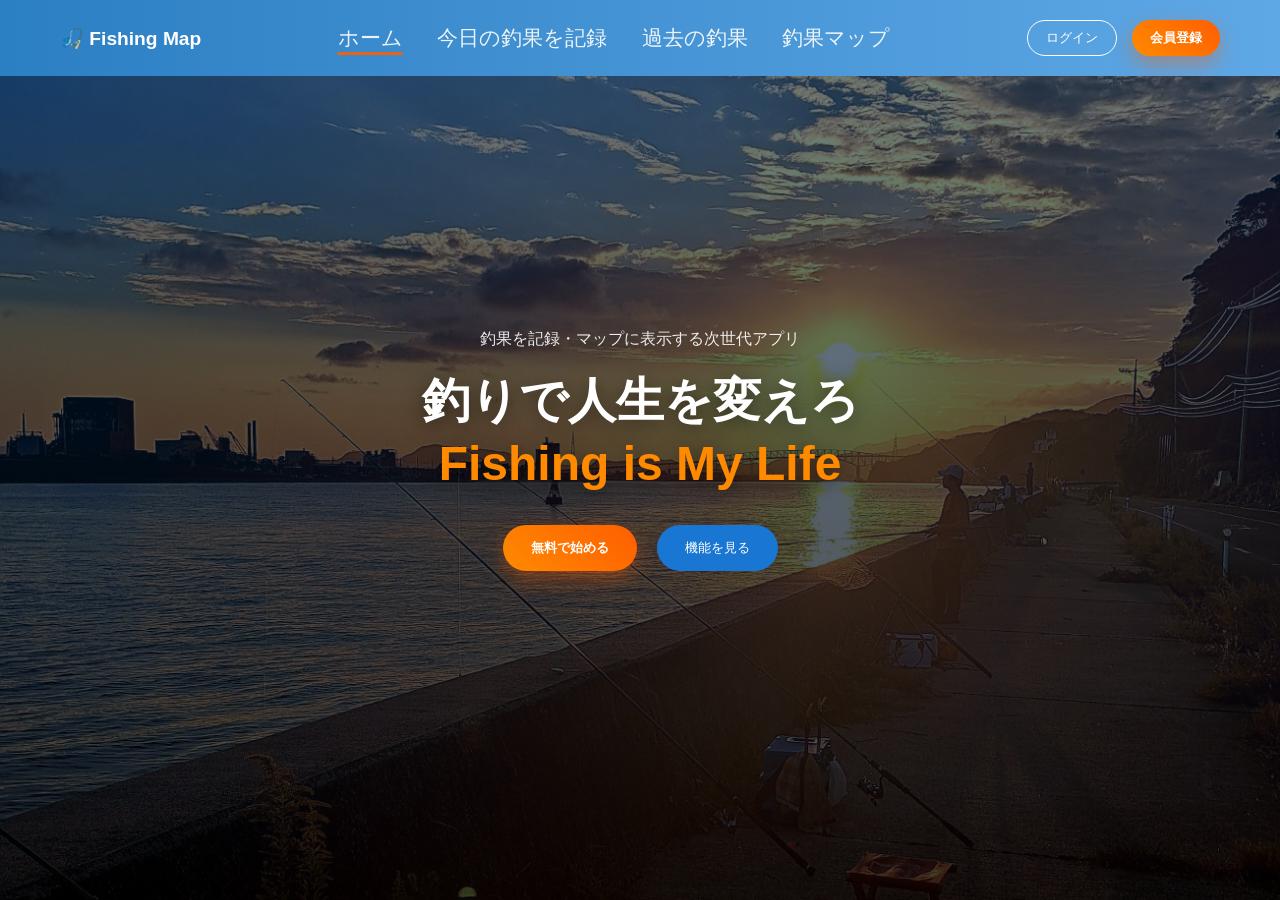
==== Web/main/index.html @ f56c57bb "update" ====
<!DOCTYPE html>
<html lang="ja">
<head>
  <meta charset="UTF-8">
  <title>Fishing Map Pro</title>
  <link rel="stylesheet" href="css/style.css">
</head>
<body>

<header class="navbar">
  <div class="logo">🎣 Fishing Map</div>
  <nav>
    <a href="#" class="active">ホーム</a>
    <a href="html/today.html">今日の釣果を記録</a>
    <a href="html/history.html">過去の釣果</a>
    <a href="html/map.html">釣果マップ</a>
  </nav>
  <div class="nav-buttons">
    <button class="outline-btn">ログイン</button>
    <button class="primary-btn small">会員登録</button>
  </div>
</header>

<section class="hero">

  <img src="img/20251013_170953.jpg" alt="syasinn" class="hero-bg">

  <!-- 暗くするオーバーレイ -->
  <div class="overlay"></div>
  
  <div class="hero-content">
    <p class="sub">釣果を記録・マップに表示する次世代アプリ</p>
    <h1>
      釣りで人生を変えろ<br>
      <span>Fishing is My Life</span>
    </h1>

    <div class="hero-buttons">
      <button class="primary-btn">無料で始める</button>
      <button class="secondary-btn">機能を見る</button>
    </div>
  </div>


</section>

<script src="script/script.js"></script>
</body>
</html>
---- Web/main/css/style.css ----
* {
  margin: 0;
  padding: 0;
  box-sizing: border-box;
  font-family: "Segoe UI", sans-serif;
}

body {
  background: #f4f7fb;
}

/* ===== ナビバー ===== */
.navbar {
  position: fixed;
  width: 100%;
  padding: 20px 60px;
  display: flex;
  justify-content: space-between;
  align-items: center;
  background: linear-gradient(90deg, #2b7fc3, #5fa8e6);
  color: white;
  z-index: 1000;
}


.navbar nav a {
  margin: 0 15px;
  text-decoration: none;
  color: white;
  font-size: 1.3rem;
  opacity: 0.9;
  transition: 0.3s;
}

/* ===== ナビのアクティブ下線 ===== */
.navbar nav a {
  position: relative;
}

/* 通常時（ホバーアニメ用） */
.navbar nav a::after {
  content: "";
  position: absolute;
  left: 50%;
  bottom: -6px;
  width: 10;
  height: 3px;
  background: #8f0835;
  transition: all 0.3s ease;
  transform: translateX(-50%);
}

/* ホバー時 */
.navbar nav a:hover::after {
  width: 60%;
}

/* ★ 現在ページ（常に表示） */
.navbar nav a.active::after {
  background: #ff5e00;
  width: 100%;
}
/* ========================*/


.navbar nav a:hover {
  opacity: 1;
}

.logo {
  font-weight: bold;
  font-size: 1.2rem;
}

.nav-buttons {
  display: flex;
  gap: 15px;
}

/* ===== ボタン ===== */
.primary-btn {
  background: linear-gradient(45deg, #ff8a00, #ff5e00);
  border: none;
  color: white;
  padding: 14px 28px;
  border-radius: 30px;
  font-weight: bold;
  cursor: pointer;
  box-shadow: 0 8px 20px rgba(255, 94, 0, 0.4);
  transition: 0.3s;
}

.primary-btn:hover {
  transform: translateY(-3px);
}

.primary-btn.small {
  padding: 8px 18px;
}

.secondary-btn {
  background: #1976d2;
  border: none;
  color: white;
  padding: 14px 28px;
  border-radius: 30px;
  cursor: pointer;
}

.outline-btn {
  background: transparent;
  border: 1px solid white;
  color: white;
  padding: 8px 18px;
  border-radius: 30px;
  cursor: pointer;
}

/* ===== ヒーローセクション ===== */
.hero {
  position: relative;
  height: 100vh;
  display: flex;
  justify-content: center;
  align-items: center;
  text-align: center;
  color: white;
  overflow: hidden;
}

/* ★ 背景画像を全面化 */
.hero-bg {
  position: absolute;
  inset: 0;
  width: 100%;
  height: 100%;
  object-fit: cover;
  z-index: 0;
}

/* ★ オーバーレイ */
.overlay {
  position: absolute;
  inset: 0;
  background: linear-gradient(
    rgba(0, 40, 80, 0.55),
    rgba(0, 0, 0, 0.75)
  );
  z-index: 1;
}

/* ★ 文字を最前面へ */
.hero-content {
  position: relative;
  z-index: 2;
}



.hero-content {
  color: white;
  z-index: 2;
}

.hero-content h1 {
  font-size: 3rem;
  margin: 20px 0;
  line-height: 1.3;
}

.hero-content h1 {
  text-shadow: 0 4px 20px rgba(0,0,0,0.5);
}

.hero-content span {
  color: #ff8a00;
}

.sub {
  opacity: 0.9;
  font-size: 1rem;
}

.hero-buttons {
  margin-top: 30px;
  display: flex;
  justify-content: center;
  gap: 20px;
}

/* 下セクション */
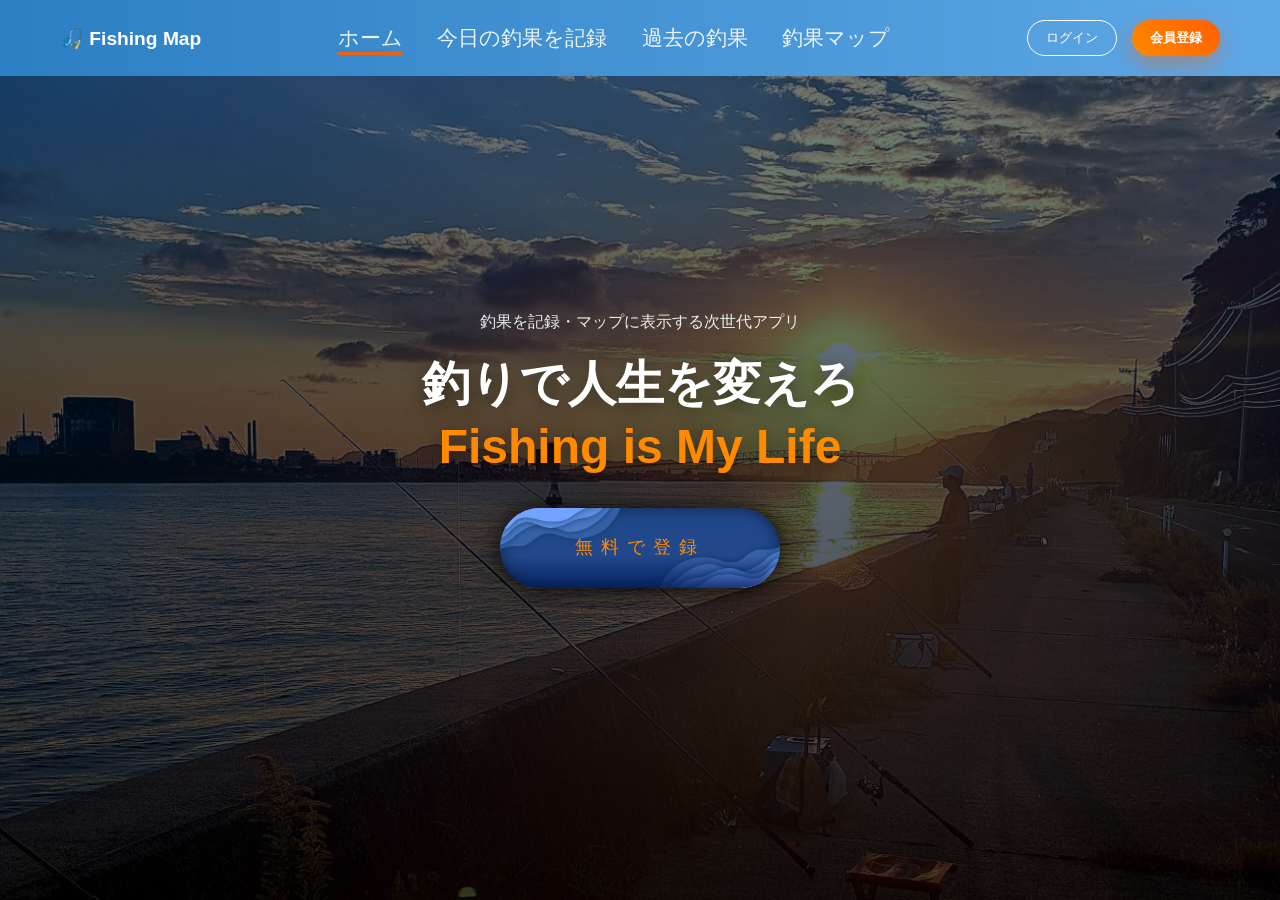
==== commit 870045c4: "update" ====
--- a/Web/main/index.html
+++ b/Web/main/index.html
@@ -4,6 +4,8 @@
   <meta charset="UTF-8">
   <title>Fishing Map Pro</title>
   <link rel="stylesheet" href="css/style.css">
+  <link rel="stylesheet" href="css/ocean_btn.css">
+  <link href="https://fonts.googleapis.com/css2?family=Griffy&display=swap" rel="stylesheet">
 </head>
 <body>
 
@@ -36,8 +38,18 @@
     </h1>
 
     <div class="hero-buttons">
-      <button class="primary-btn">無料で始める</button>
-      <button class="secondary-btn">機能を見る</button>
+      <a href="#" class="button button--1">
+        <span class="wave"></span>
+        <span class="wave"></span>
+        <span class="wave"></span>
+        <span class="wave"></span>
+        <span class="fish"></span>
+        <span class="button__text">無料で登録</span>
+        <span class="bubble"></span>
+        <span class="bubble"></span>
+        <span class="bubble"></span>
+        <span class="bubble"></span>
+      </a>
     </div>
   </div>
 
--- a/Web/main/css/ocean_btn.css
+++ b/Web/main/css/ocean_btn.css
@@ -0,0 +1,448 @@
+
+.button--1{
+    --color_1 : #365fa8 ;
+    --color_2 : #4a76c5 ;
+    --color_3 : #5f8ce2 ;
+    --color_4 : #73a3ff ;
+    --color_5 : #21488b ;
+    --color_6 : #132a52 ;
+}
+.button--2{
+    --color_1 : #0092a0 ;
+    --color_2 : #00afb4 ;
+    --color_3 : #00cbc9 ;
+    --color_4 : #00e7de ;
+    --color_5 : #00768b ;
+    --color_6 : #004c59 ;
+}
+.button--3{
+    --color_1 : #1b70a1 ;
+    --color_2 : #368cc1 ;
+    --color_3 : #50a8e0 ;
+    --color_4 : #6bc4ff ;
+    --color_5 : #005482 ;
+    --color_6 : #003654 ;
+}
+.button{
+    display : flex ;
+    z-index : 0 ;
+    justify-content : center ;
+    align-items : center ;
+    position : relative ;
+    width : 280px ;
+    height : 80px ;
+    border-radius : 40px ;
+    text-decoration : none ;
+    overflow : hidden ;
+    background : var(--color_5) ;
+    box-shadow : 0 0 24px rgba(0,0,0,.9) , 0 0 16px rgba(0,0,0,.5) inset ;
+    transition : all ease .7s ;
+}
+.button::before{
+    content : '' ;
+    position : absolute ;
+    z-index : 6 ;
+    top : 0 ;
+    left : 0 ;
+    width : 100% ;
+    height : 100% ;
+    background : linear-gradient( rgba(0,25,85,0) 60% , rgba(0,25,85,.8)) ;
+}
+.wave{
+    position : absolute ;
+    top : 0 ;
+    left : 0 ;
+    width : 100% ;
+    height : 100% ;
+    filter : drop-shadow( 0 0 3px rgba(10, 60, 90, 0.8));
+}
+.wave:nth-child(1){
+    z-index : 1 ;
+}
+.wave:nth-child(2){
+    z-index : 2 ;
+}
+.wave:nth-child(3){
+    z-index : 3 ;
+}
+.wave:nth-child(4){
+    z-index : 5 ;
+}
+.wave:nth-child(1)::before,
+.wave:nth-child(1)::after{
+    content : '' ;
+    position : absolute ;
+    width : 140px ;
+    height : 65px ;
+    background : var(--color_1) ;
+    clip-path : path('M140.44,0c-12.81,1.3-12.59,12.11-35.96,10.7-14.56-.88-16.21,19.13-40.12,10.57-17.84-6.39-37.9-1.86-49.13,10.03C2.01,45.31,3.29,51.05,0,65.19H140.44V0Z') ;
+    animation : wave_1 linear 3s infinite alternate ;
+}
+.wave:nth-child(1)::before,
+.wave:nth-child(2)::before,
+.wave:nth-child(3)::before,
+.wave:nth-child(4)::before{
+    transform : rotate(180deg) ;
+    transition : all ease .8s ;
+}
+.wave:nth-child(1)::after,
+.wave:nth-child(2)::after,
+.wave:nth-child(3)::after,
+.wave:nth-child(4)::after{
+    transition : all ease .8s ;
+}
+.wave:nth-child(1)::before{
+    top : -16px ;
+    left : -16px ;
+}
+.wave:nth-child(2)::before{
+    top : -20px ;
+    left : -20px ;
+}
+.wave:nth-child(3)::before{
+    top : -20px ;
+    left : -20px ;
+}
+.wave:nth-child(4)::before{
+    top : -20px ;
+    left : -20px ;
+}
+.wave:nth-child(1)::after{
+    bottom : -16px ;
+    right : -16px ;
+}
+.wave:nth-child(2)::after{
+    bottom : -20px ;
+    right : -20px ;
+}
+.wave:nth-child(3)::after{
+     bottom : -20px ;
+    right : -20px ;
+}
+.wave:nth-child(4)::after{
+    bottom : -20px ;
+    right : -20px ;
+}
+.wave:nth-child(2)::before,
+.wave:nth-child(2)::after{
+    content : '' ;
+    position : absolute ;
+    width : 137px ;
+    height : 60px ;
+    background : var(--color_2) ;
+    clip-path : path('M137.15,.03c-16.75-.44-27.29,4.77-33.69,10.72-6.4,5.96-24.52,19.73-43.08,9.17-13.1-7.46-26.74-3.14-38.25,4.78C6.61,35.38,3.74,44.74,0,59.63H137.15V.03Z') ;
+    animation : wave_2 linear 3s infinite alternate ;
+}
+.wave:nth-child(3)::before,
+.wave:nth-child(3)::after{
+    content : '' ;
+    position : absolute ;
+    width : 132px ;
+    height : 54px ;
+    background : var(--color_3) ;
+    clip-path : path('M132.61,0c-9.18,3.92-11.29,5.2-19.97,4.19-9.33-1.09-10.97,12.29-25.37,15.53-9.69,2.18-17.12-7.15-28.89-5.37-15.68,2.38-16.35,7.79-29.01,9.38C4.37,26.86-.79,50.3,.09,54.49H132.61V0Z') ;
+    animation : wave_3 linear 3s infinite alternate ;
+}
+.wave:nth-child(4)::before,
+.wave:nth-child(4)::after{
+    content : '' ;
+    position : absolute ;
+    width : 128px ;
+    height : 44px ;
+    background : var(--color_4) ;
+    clip-path : path('M128.7,.2c-16.75-.44-23.99-.69-30.39,5.26-6.4,5.96-8.68,12.19-26.99,7.33-9.6-2.54-24.02-4.44-34.16,2.33-10.83,7.23-14.87,9.49-22.83,10.33C1.59,26.81-.72,39.73,.17,43.92H128.7V.2Z') ;
+    animation : wave_4 linear 3s infinite alternate ;
+}
+.fish{
+    position : absolute ;
+    z-index : 4 ;
+    top : -80px ;
+    right : -20px ;
+    width : 52px ;
+    height : 78px ;
+    clip-path : path('M34.53,16.03c5.88-1.55,11.58,.46,16.58-2.77-8.2-.76-6.29-2.68-9.51-3.84,.25-2.73-4.57-5.35-3.07-9.43-4.36,3.06-2.05,8.99-6.07,13.57,0,0-17.91,9.39-25.74,22.9-2.04-2.67-3.76-8.1-5.1-9.25,1.19,5.05-.05,9.67,1.84,15.88-.03,.08-7.85,22.39,.12,30.85,3.05,3.24,15.5-12.58,18.03-25.6,5.49-4.79,6.56-9.79,10.27-13.88-1.67,.35-5.57,3.99-8.6,5.46,3.5-14.8,8.58-20.9,11.25-23.9Z') ;
+    background : #fff ;
+    
+}
+.button__text{
+    position : relative ;
+    z-index : 7 ;
+    display : inline-block ;
+    font-family: 'Griffy', cursive;
+    font-size : 18px ;
+    letter-spacing : 8px ;
+    color : #fff ;
+    transition : all ease 1s ;
+}
+
+.bubble{
+    position : absolute ;
+    z-index : 7 ;
+    top : 0 ;
+    width : 30px ;
+    height : 80px ;
+    /* background : gray ; */
+}
+.bubble::before,
+.bubble::after{
+    content : '' ;
+    position : absolute ;
+    bottom : 0 ;
+    border-radius : 50% ;
+    background : rgba(255,255,255,0) ;
+}
+.bubble:nth-child(6){
+    left : 16px ;
+}
+.bubble:nth-child(7){
+    left : 48px ;    
+}
+.bubble:nth-child(8){
+    right : 16px ;
+}
+.bubble:nth-child(9){
+    right : 48px ;
+}
+.bubble:nth-child(6)::before{
+    width : 16px ;
+    height : 16px ;
+    left : 0 ;
+    bottom : -60px ;
+    transition : all ease 3.7s ;
+}
+.bubble:nth-child(6)::after{
+    width : 8px ;
+    height : 8px ;
+    right : 4px ;
+    bottom : -10px ;
+    transition : all ease 3.4s ;
+}
+.bubble:nth-child(7)::before{
+    width : 10px ;
+    height : 10px ;
+    left : 0 ;
+    bottom : -25px ;
+    transition : all ease 3.5s ;
+}
+.bubble:nth-child(7)::after{
+    width : 14px ;
+    height : 14px ;
+    right : 0 ;
+    bottom : -50px ;
+    transition : all ease 3.3s ;
+}
+.bubble:nth-child(8)::before{
+    width : 16px ;
+    height : 16px ;
+    left : 0 ;
+    bottom : -30px ;
+    transition : all ease 3.5s ;
+}
+.bubble:nth-child(8)::after{
+    width : 8px ;
+    height : 8px ;
+    right : 4px ;
+    bottom : -70px ;
+    transition : all ease 3.3s ;
+}
+.bubble:nth-child(9)::before{
+    width : 10px ;
+    height : 10px ;
+    left : 0 ;
+    bottom : -40px ;
+    transition : all ease 3.6s ;
+}
+.bubble:nth-child(9)::after{
+    width : 14px ;
+    height : 14px ;
+    right : 0 ;
+    bottom : -15px ;
+    transition : all ease 3.7s ;
+}
+.button:hover{
+    background : var(--color_6) ;
+    box-shadow : 0 0 24px rgba(0,0,0,0) , 0 0 24px rgba(0,0,0,.8) inset ;
+}
+.button:hover .fish{
+    animation : fish ease 4s ;
+}
+.button:hover .wave{
+    animation : shadow ease 1s ;
+    animation-fill-mode : forwards ;
+}
+.button:hover .button__text{
+    letter-spacing : 14px ;
+    font-size : 24px ;
+}
+.button:hover .wave:nth-child(1)::before{
+    top : -4px ;
+    left : -4px ;
+}
+.button:hover .wave:nth-child(1)::after{
+    bottom : -4px ;
+    right : -4px ;
+}
+.button:hover .wave:nth-child(2)::before{
+    top : -4px ;
+    left : -4px ;
+}
+.button:hover .wave:nth-child(2)::after{
+    bottom : -4px ;
+    right : -4px ;
+}
+.button:hover .wave:nth-child(3)::before{
+    top : -6px ;
+    left : -6px ;
+}
+.button:hover .wave:nth-child(3)::after{
+    bottom : -6px ;
+    right : -6px ;
+}
+.button:hover .wave:nth-child(4)::before{
+    top : -8px ;
+    left : -8px ;
+}
+.button:hover .wave:nth-child(4)::after{
+    bottom : -8px ;
+    right : -8px ;
+}
+.button:hover .bubble::before,
+.button:hover .bubble::after{
+    background : rgba(255,255,255,.8) ;
+}
+.button:hover .bubble:nth-child(6)::before{
+    bottom : 100px ;
+}
+.button:hover .bubble:nth-child(6)::after{
+    bottom : 140px ;
+}
+.button:hover .bubble:nth-child(7)::before{
+    bottom : 120px ;   
+}
+.button:hover .bubble:nth-child(7)::after{
+    bottom : 120px ;
+}
+.button:hover .bubble:nth-child(8)::before{
+    bottom : 100px ;
+}
+.button:hover .bubble:nth-child(8)::after{
+    bottom : 120px ;
+}
+.button:hover .bubble:nth-child(9)::before{
+    bottom : 150px ;
+}
+.button:hover .bubble:nth-child(9)::after{
+    bottom : 130px ;
+}
+.button:hover .bubble{
+    animation : bubble linear .1s infinite alternate ;
+}
+@keyframes shadow{
+    0%{
+        filter : drop-shadow( 0 0 3px rgba(10, 60, 90, 0.8));
+    }
+    100%{
+        filter: drop-shadow( 0 0 20px rgba(10, 60, 90, 0.7));
+    }
+}
+@keyframes fish{
+    0%  {
+        top : -80px ;
+        right : -20px ;
+        transform : rotate(0) ;
+        clip-path : path('M34.53,16.03c5.88-1.55,11.58,.46,16.58-2.77-8.2-.76-6.29-2.68-9.51-3.84,.25-2.73-4.57-5.35-3.07-9.43-4.36,3.06-2.05,8.99-6.07,13.57,0,0-17.91,9.39-25.74,22.9-2.04-2.67-3.76-8.1-5.1-9.25,1.19,5.05-.05,9.67,1.84,15.88-.03,.08-7.85,22.39,.12,30.85,3.05,3.24,15.5-12.58,18.03-25.6,5.49-4.79,6.56-9.79,10.27-13.88-1.67,.35-5.57,3.99-8.6,5.46,3.5-14.8,8.58-20.9,11.25-23.9Z') ;
+    }
+    10% {
+        clip-path : path('M17.92,14.38c1.77-4.98,5.6-8.82,5.7-14.38-4.05,6.12-5,3.31-8.12,6-2.63-1.74-6.8,1.19-9.75-2.12,.35,5.4,6.79,7.43,8.26,12.02,0,0,.86,10.01-6.97,23.52-2.04-2.67-3.76-8.1-5.1-9.25,1.19,5.05-.05,9.67,1.84,15.88-.03,.08-8.58,20.98,.12,30.85,2.94,3.34,19.34-10.13,18.67-25.45,5.49-4.79,5.92-9.94,9.63-14.03-1.67,.35-6.84,4.82-9.88,6.29,.14-12.63-4.09-23.04-4.42-29.33Z') 
+    }
+    20% {
+        clip-path : path('M34.53,16.03c5.88-1.55,11.58,.46,16.58-2.77-8.2-.76-6.29-2.68-9.51-3.84,.25-2.73-4.57-5.35-3.07-9.43-4.36,3.06-2.05,8.99-6.07,13.57,0,0-17.91,9.39-25.74,22.9-2.04-2.67-3.76-8.1-5.1-9.25,1.19,5.05-.05,9.67,1.84,15.88-.03,.08-7.85,22.39,.12,30.85,3.05,3.24,15.5-12.58,18.03-25.6,5.49-4.79,6.56-9.79,10.27-13.88-1.67,.35-5.57,3.99-8.6,5.46,3.5-14.8,8.58-20.9,11.25-23.9Z') ;
+    }
+    30% {
+        clip-path : path('M17.92,14.38c1.77-4.98,5.6-8.82,5.7-14.38-4.05,6.12-5,3.31-8.12,6-2.63-1.74-6.8,1.19-9.75-2.12,.35,5.4,6.79,7.43,8.26,12.02,0,0,.86,10.01-6.97,23.52-2.04-2.67-3.76-8.1-5.1-9.25,1.19,5.05-.05,9.67,1.84,15.88-.03,.08-8.58,20.98,.12,30.85,2.94,3.34,19.34-10.13,18.67-25.45,5.49-4.79,5.92-9.94,9.63-14.03-1.67,.35-6.84,4.82-9.88,6.29,.14-12.63-4.09-23.04-4.42-29.33Z') 
+    }
+    40% {
+        clip-path : path('M34.53,16.03c5.88-1.55,11.58,.46,16.58-2.77-8.2-.76-6.29-2.68-9.51-3.84,.25-2.73-4.57-5.35-3.07-9.43-4.36,3.06-2.05,8.99-6.07,13.57,0,0-17.91,9.39-25.74,22.9-2.04-2.67-3.76-8.1-5.1-9.25,1.19,5.05-.05,9.67,1.84,15.88-.03,.08-7.85,22.39,.12,30.85,3.05,3.24,15.5-12.58,18.03-25.6,5.49-4.79,6.56-9.79,10.27-13.88-1.67,.35-5.57,3.99-8.6,5.46,3.5-14.8,8.58-20.9,11.25-23.9Z') ;
+    }
+    50% {
+        clip-path : path('M17.92,14.38c1.77-4.98,5.6-8.82,5.7-14.38-4.05,6.12-5,3.31-8.12,6-2.63-1.74-6.8,1.19-9.75-2.12,.35,5.4,6.79,7.43,8.26,12.02,0,0,.86,10.01-6.97,23.52-2.04-2.67-3.76-8.1-5.1-9.25,1.19,5.05-.05,9.67,1.84,15.88-.03,.08-8.58,20.98,.12,30.85,2.94,3.34,19.34-10.13,18.67-25.45,5.49-4.79,5.92-9.94,9.63-14.03-1.67,.35-6.84,4.82-9.88,6.29,.14-12.63-4.09-23.04-4.42-29.33Z') 
+    }
+    60% {
+        clip-path : path('M34.53,16.03c5.88-1.55,11.58,.46,16.58-2.77-8.2-.76-6.29-2.68-9.51-3.84,.25-2.73-4.57-5.35-3.07-9.43-4.36,3.06-2.05,8.99-6.07,13.57,0,0-17.91,9.39-25.74,22.9-2.04-2.67-3.76-8.1-5.1-9.25,1.19,5.05-.05,9.67,1.84,15.88-.03,.08-7.85,22.39,.12,30.85,3.05,3.24,15.5-12.58,18.03-25.6,5.49-4.79,6.56-9.79,10.27-13.88-1.67,.35-5.57,3.99-8.6,5.46,3.5-14.8,8.58-20.9,11.25-23.9Z') ;
+    }
+    70% {
+        clip-path : path('M17.92,14.38c1.77-4.98,5.6-8.82,5.7-14.38-4.05,6.12-5,3.31-8.12,6-2.63-1.74-6.8,1.19-9.75-2.12,.35,5.4,6.79,7.43,8.26,12.02,0,0,.86,10.01-6.97,23.52-2.04-2.67-3.76-8.1-5.1-9.25,1.19,5.05-.05,9.67,1.84,15.88-.03,.08-8.58,20.98,.12,30.85,2.94,3.34,19.34-10.13,18.67-25.45,5.49-4.79,5.92-9.94,9.63-14.03-1.67,.35-6.84,4.82-9.88,6.29,.14-12.63-4.09-23.04-4.42-29.33Z') 
+    }
+    80% {
+        clip-path : path('M34.53,16.03c5.88-1.55,11.58,.46,16.58-2.77-8.2-.76-6.29-2.68-9.51-3.84,.25-2.73-4.57-5.35-3.07-9.43-4.36,3.06-2.05,8.99-6.07,13.57,0,0-17.91,9.39-25.74,22.9-2.04-2.67-3.76-8.1-5.1-9.25,1.19,5.05-.05,9.67,1.84,15.88-.03,.08-7.85,22.39,.12,30.85,3.05,3.24,15.5-12.58,18.03-25.6,5.49-4.79,6.56-9.79,10.27-13.88-1.67,.35-5.57,3.99-8.6,5.46,3.5-14.8,8.58-20.9,11.25-23.9Z') ;
+    }
+    90% {
+        clip-path : path('M17.92,14.38c1.77-4.98,5.6-8.82,5.7-14.38-4.05,6.12-5,3.31-8.12,6-2.63-1.74-6.8,1.19-9.75-2.12,.35,5.4,6.79,7.43,8.26,12.02,0,0,.86,10.01-6.97,23.52-2.04-2.67-3.76-8.1-5.1-9.25,1.19,5.05-.05,9.67,1.84,15.88-.03,.08-8.58,20.98,.12,30.85,2.94,3.34,19.34-10.13,18.67-25.45,5.49-4.79,5.92-9.94,9.63-14.03-1.67,.35-6.84,4.82-9.88,6.29,.14-12.63-4.09-23.04-4.42-29.33Z') 
+    }
+    100%{
+        top : 100px ;
+        right : 80px ;
+        transform : rotate(40deg) ;
+        clip-path : path('M17.92,14.38c1.77-4.98,5.6-8.82,5.7-14.38-4.05,6.12-5,3.31-8.12,6-2.63-1.74-6.8,1.19-9.75-2.12,.35,5.4,6.79,7.43,8.26,12.02,0,0,.86,10.01-6.97,23.52-2.04-2.67-3.76-8.1-5.1-9.25,1.19,5.05-.05,9.67,1.84,15.88-.03,.08-8.58,20.98,.12,30.85,2.94,3.34,19.34-10.13,18.67-25.45,5.49-4.79,5.92-9.94,9.63-14.03-1.67,.35-6.84,4.82-9.88,6.29,.14-12.63-4.09-23.04-4.42-29.33Z') ;
+    }
+}
+@keyframes wave_1 {
+    0%  {
+        clip-path : path('M140.44,0c-12.81,1.3-12.59,12.11-35.96,10.7-14.56-.88-16.21,19.13-40.12,10.57-17.84-6.39-37.9-1.86-49.13,10.03C2.01,45.31,3.29,51.05,0,65.19H140.44V0Z') ;
+    }
+    100%{
+        clip-path : path('M140.44,0c-17.21,3.05-17.35,17.42-35.08,14.77-16.69-2.49-23.72-6.62-50.13,7.7-13.98,7.58-26.83-2.25-39.76,8.45C4.54,39.98,3.29,48.5,0,62.64H140.44V0Z') ;
+    }
+}
+@keyframes wave_2 {
+    0%  {
+        clip-path : path('M137.15,.03c-16.75-.44-27.29,4.77-33.69,10.72-6.4,5.96-24.52,19.73-43.08,9.17-13.1-7.46-26.74-3.14-38.25,4.78C6.61,35.38,3.74,44.74,0,59.63H137.15V.03Z') ;
+    }
+    100%{
+        clip-path : path('M137.15,0c-17.21,10.16-17.24,10.78-37.72,9.6-14.61-.84-20.22,16.56-38.49,12.08-14.89-3.65-18.21,9.53-31.75,6.88C10.69,24.95,3.74,44.71,0,59.6H137.15V0Z') ;
+    }
+}
+@keyframes wave_3 {
+    0%  {
+        clip-path : path('M132.61,0c-9.18,3.92-11.29,5.2-19.97,4.19-9.33-1.09-10.97,12.29-25.37,15.53-9.69,2.18-17.12-7.15-28.89-5.37-15.68,2.38-16.35,7.79-29.01,9.38C4.37,26.86-.79,50.3,.09,54.49H132.61V0Z') ;
+    }
+    100%{
+        clip-path : path('M132.58,0c-3.02,8.29-13.7,3.05-21.15,10.78-6.52,6.76-10.8,3.72-29.64,3.97-9.93,.13-15.11,7.85-26.94,9.14-10.81,1.18-15.58-4.27-28.13-1.99C8.04,25.29-.82,50.3,.06,54.49H132.58V0Z') ;
+    }
+}
+@keyframes wave_4 {
+    0%  {
+        clip-path : path('M128.7,.2c-16.75-.44-23.99-.69-30.39,5.26-6.4,5.96-8.68,12.19-26.99,7.33-9.6-2.54-24.02-4.44-34.16,2.33-10.83,7.23-14.87,9.49-22.83,10.33C1.59,26.81-.72,39.73,.17,43.92H128.7V.2Z') ;
+    }
+    100%{
+        clip-path : path('M128.53,0c-13.22,12-19.04,5.96-27.62,4.3-12.9-2.5-14.51,2.69-29.7,10.84-8.75,4.7-15.33,2.81-28.21-.3-15.44-3.72-19.2,7.95-29.03,11.04C4.72,28.8,.76,37.83,0,43.72H128.53V0Z') ;
+    }
+}
+@keyframes bubble{
+    0%{
+        transform : translate(0 ,0) ;
+    }
+    100%{
+        transform : translate(5px ,0) ;
+    }
+}
+
+
+
+
+
+
+
+/* 本体に関係ないスタイル */
+.container{
+    width : 100% ;
+    height : 600px ;
+    display : flex ;
+    flex-direction : column ;
+    justify-content : center ;
+    align-items : center ;
+    background : #222 ;
+}
+.button:not(:last-child){
+    margin-bottom : 40px ;
+}
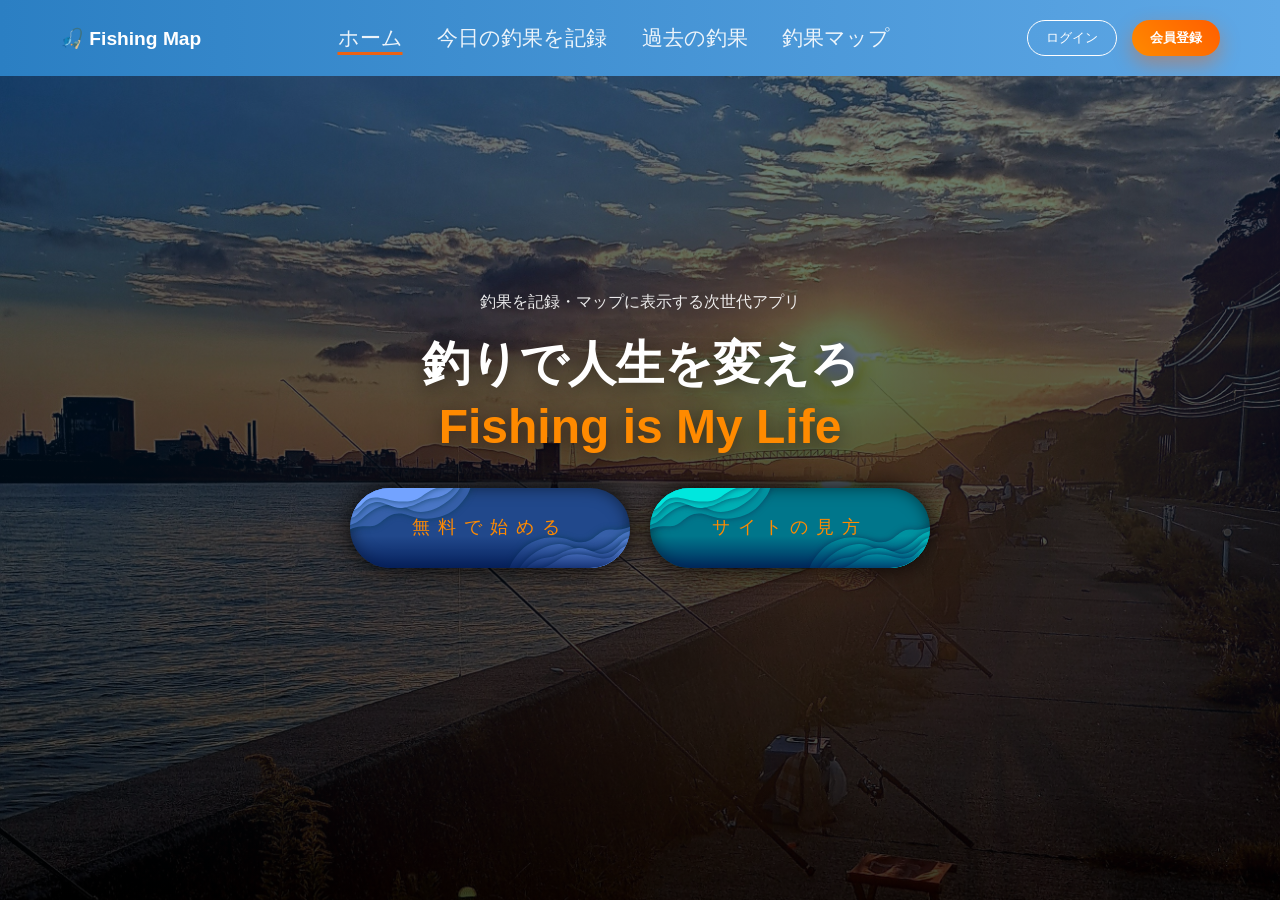
==== commit aee59227: "update" ====
--- a/Web/main/index.html
+++ b/Web/main/index.html
@@ -44,7 +44,19 @@
         <span class="wave"></span>
         <span class="wave"></span>
         <span class="fish"></span>
-        <span class="button__text">無料で登録</span>
+        <span class="button__text">無料で始める</span>
+        <span class="bubble"></span>
+        <span class="bubble"></span>
+        <span class="bubble"></span>
+        <span class="bubble"></span>
+      </a>
+      <a href="#" class="button button--2">
+        <span class="wave"></span>
+        <span class="wave"></span>
+        <span class="wave"></span>
+        <span class="wave"></span>
+        <span class="fish"></span>
+        <span class="button__text">サイトの見方</span>
         <span class="bubble"></span>
         <span class="bubble"></span>
         <span class="bubble"></span>
--- a/Web/main/css/ocean_btn.css
+++ b/Web/main/css/ocean_btn.css
@@ -446,3 +446,5 @@
 .button:not(:last-child){
     margin-bottom : 40px ;
 }
+
+
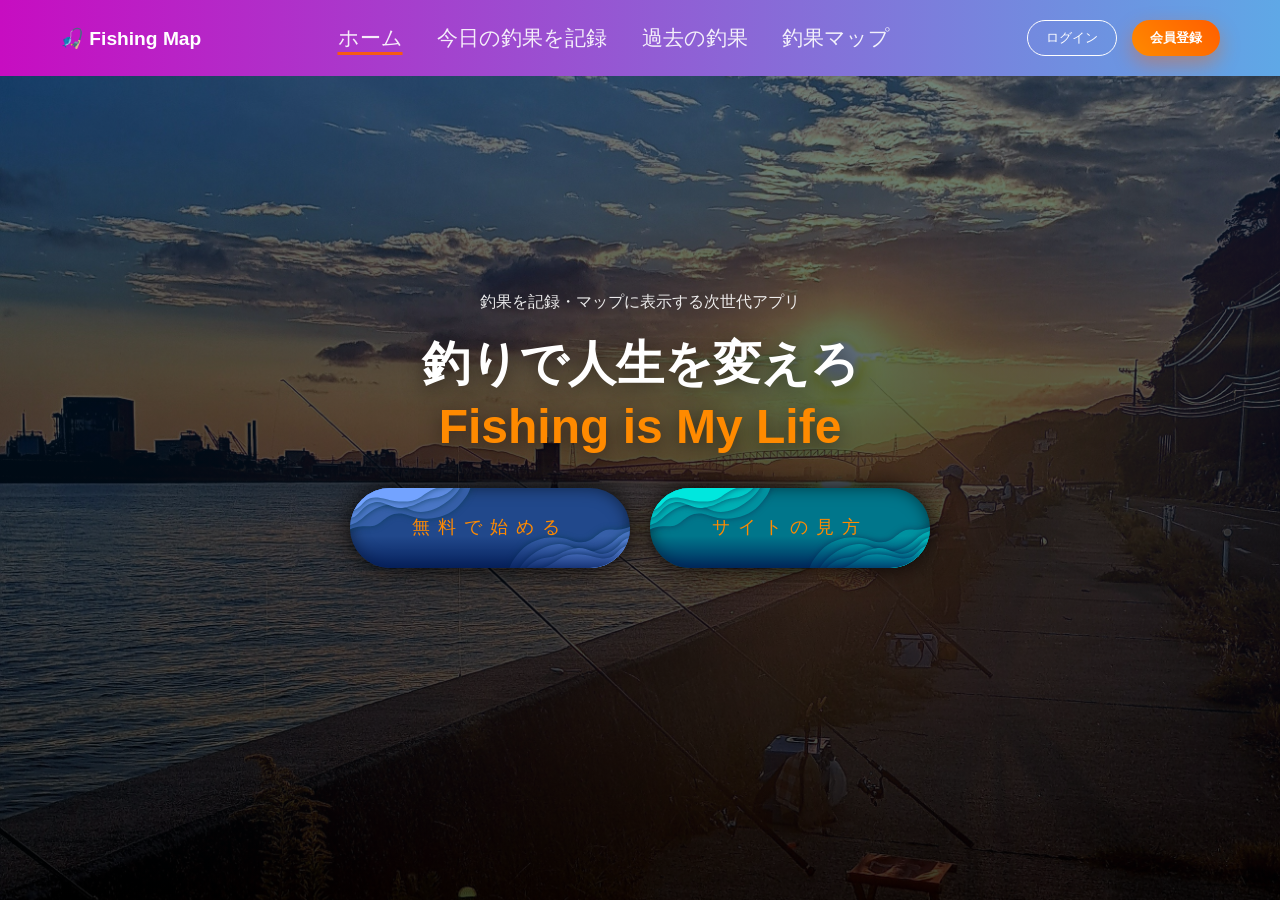
==== commit cd3ce7a4: "create about.html" ====
--- a/Web/main/index.html
+++ b/Web/main/index.html
@@ -50,7 +50,7 @@
         <span class="bubble"></span>
         <span class="bubble"></span>
       </a>
-      <a href="#" class="button button--2">
+      <a href="html/about.html" class="button button--2">
         <span class="wave"></span>
         <span class="wave"></span>
         <span class="wave"></span>
--- a/Web/main/css/style.css
+++ b/Web/main/css/style.css
@@ -17,7 +17,7 @@
   display: flex;
   justify-content: space-between;
   align-items: center;
-  background: linear-gradient(90deg, #2b7fc3, #5fa8e6);
+  background: linear-gradient(90deg, #c70dc1, #5fa8e6);
   color: white;
   z-index: 1000;
 }
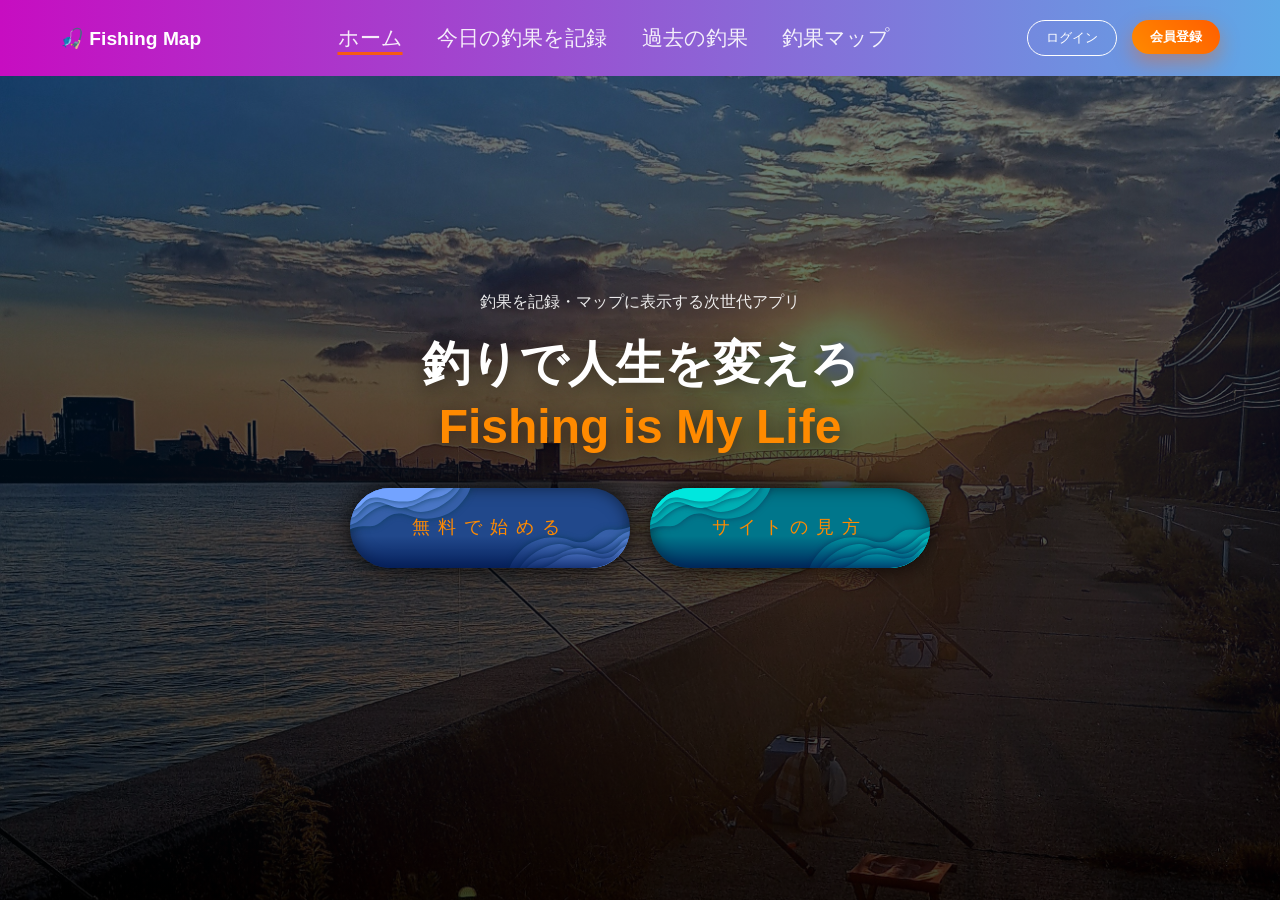
==== commit bea50156: "update" ====
--- a/Web/main/index.html
+++ b/Web/main/index.html
@@ -18,8 +18,8 @@
     <a href="html/map.html">釣果マップ</a>
   </nav>
   <div class="nav-buttons">
-    <button class="outline-btn">ログイン</button>
-    <button class="primary-btn small">会員登録</button>
+    <a href="./html/login.html"><button class="outline-btn">ログイン</button></a>
+    <a href="./html/register.html"><button class="primary-btn small">会員登録</button></a>
   </div>
 </header>
 
@@ -38,7 +38,7 @@
     </h1>
 
     <div class="hero-buttons">
-      <a href="#" class="button button--1">
+      <a href="html/register.html" class="button button--1">
         <span class="wave"></span>
         <span class="wave"></span>
         <span class="wave"></span>
